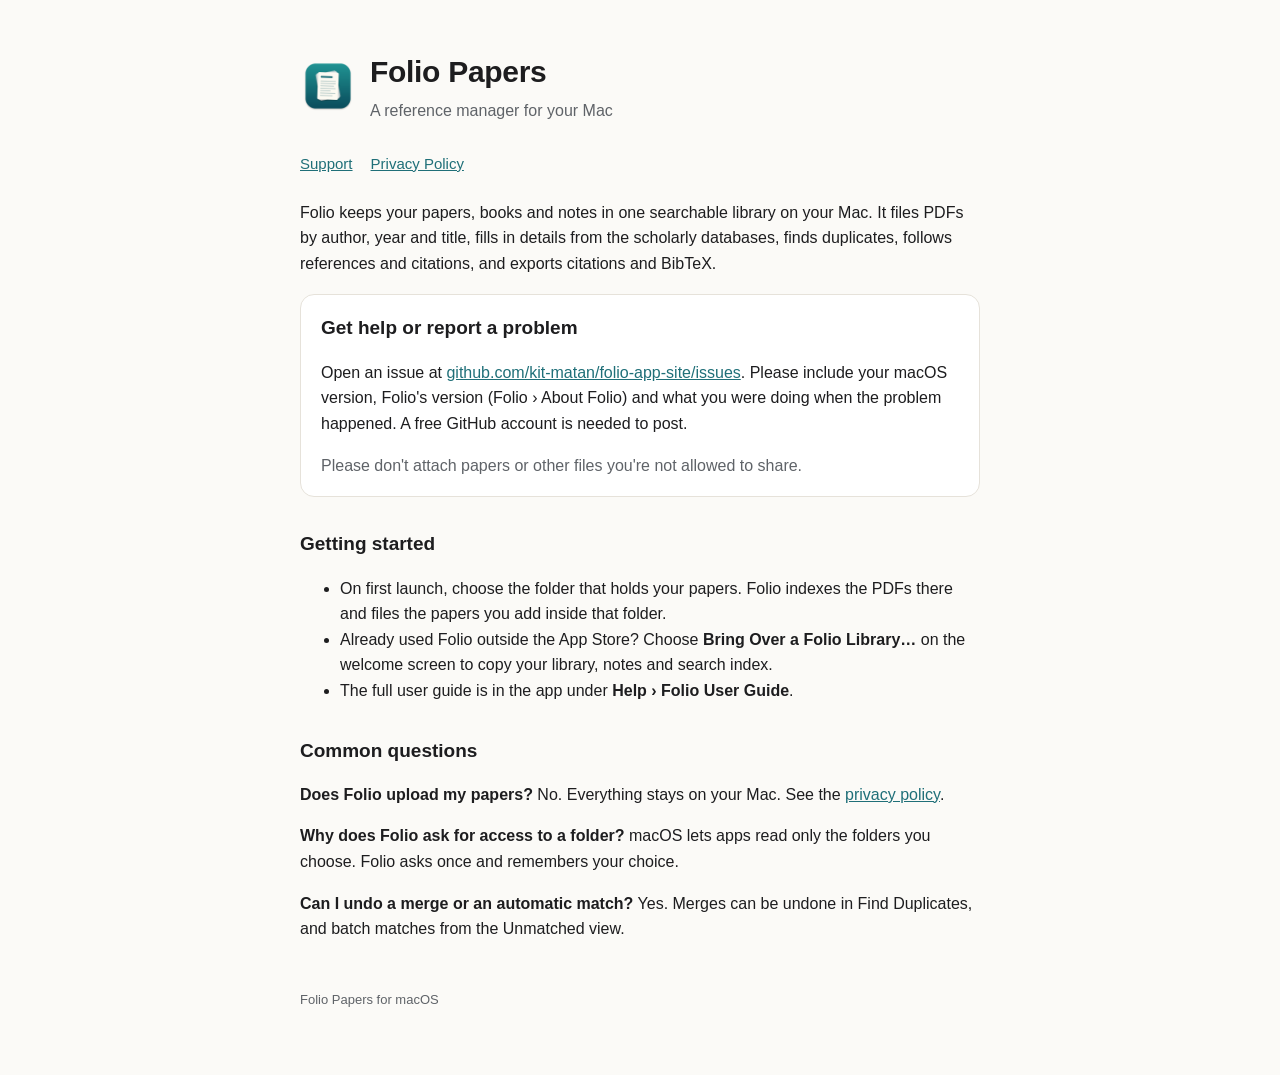
==== index.html @ 41f8e7f5 "Support page and privacy policy for Folio Papers Co-Authored-By: Claude Opus 5.5 <noreply@anthropic." ====
<!doctype html>
<html lang="en"><head><meta charset="utf-8"><meta name="viewport" content="width=device-width, initial-scale=1">
<title>Folio Papers – Support</title><link rel="stylesheet" href="style.css"><link rel="icon" href="icon.png"></head>
<body><main>
<header><img src="icon.png" alt=""><div><h1>Folio Papers</h1><p class="sub">A reference manager for your Mac</p></div></header>
<nav><a href="./">Support</a><a href="privacy/">Privacy Policy</a></nav>

<p>Folio keeps your papers, books and notes in one searchable library on your Mac. It files PDFs by author, year and title, fills in details from the scholarly databases, finds duplicates, follows references and citations, and exports citations and BibTeX.</p>

<div class="card">
<h2 style="margin-top:0">Get help or report a problem</h2>
<p>Open an issue at <a href="https://github.com/kit-matan/folio-app-site/issues">github.com/kit-matan/folio-app-site/issues</a>. Please include your macOS version, Folio's version (Folio › About Folio) and what you were doing when the problem happened. A free GitHub account is needed to post.</p>
<p class="muted" style="margin-bottom:0">Please don't attach papers or other files you're not allowed to share.</p>
</div>

<h2>Getting started</h2>
<ul>
<li>On first launch, choose the folder that holds your papers. Folio indexes the PDFs there and files the papers you add inside that folder.</li>
<li>Already used Folio outside the App Store? Choose <b>Bring Over a Folio Library…</b> on the welcome screen to copy your library, notes and search index.</li>
<li>The full user guide is in the app under <b>Help › Folio User Guide</b>.</li>
</ul>

<h2>Common questions</h2>
<p><b>Does Folio upload my papers?</b> No. Everything stays on your Mac. See the <a href="privacy/">privacy policy</a>.</p>
<p><b>Why does Folio ask for access to a folder?</b> macOS lets apps read only the folders you choose. Folio asks once and remembers your choice.</p>
<p><b>Can I undo a merge or an automatic match?</b> Yes. Merges can be undone in Find Duplicates, and batch matches from the Unmatched view.</p>

<footer>Folio Papers for macOS</footer>
</main></body></html>
---- style.css ----
:root { --bg:#fbfaf7; --fg:#1d1d1f; --muted:#5f6368; --accent:#1f6f78; --card:#ffffff; --line:#e6e2da; }
@media (prefers-color-scheme: dark) { :root { --bg:#161718; --fg:#ececec; --muted:#a3a7ad; --accent:#5fb3bb; --card:#1f2123; --line:#2e3134; } }
* { box-sizing: border-box; }
body { margin:0; background:var(--bg); color:var(--fg); font:16px/1.6 -apple-system, BlinkMacSystemFont, "Helvetica Neue", Arial, sans-serif; }
main { max-width: 720px; margin: 0 auto; padding: 48px 20px 64px; }
header { display:flex; align-items:center; gap:14px; margin-bottom: 28px; }
header img { width:56px; height:56px; border-radius:12px; }
h1 { font-size: 30px; margin: 0; letter-spacing: -0.01em; }
.sub { color: var(--muted); margin: 2px 0 0; }
h2 { font-size: 19px; margin: 32px 0 8px; }
p, li { color: var(--fg); }
a { color: var(--accent); }
.card { background: var(--card); border: 1px solid var(--line); border-radius: 14px; padding: 18px 20px; margin: 18px 0; }
nav { display:flex; gap:18px; margin: 4px 0 24px; font-size: 15px; }
footer { margin-top: 48px; color: var(--muted); font-size: 13px; }
.muted { color: var(--muted); }
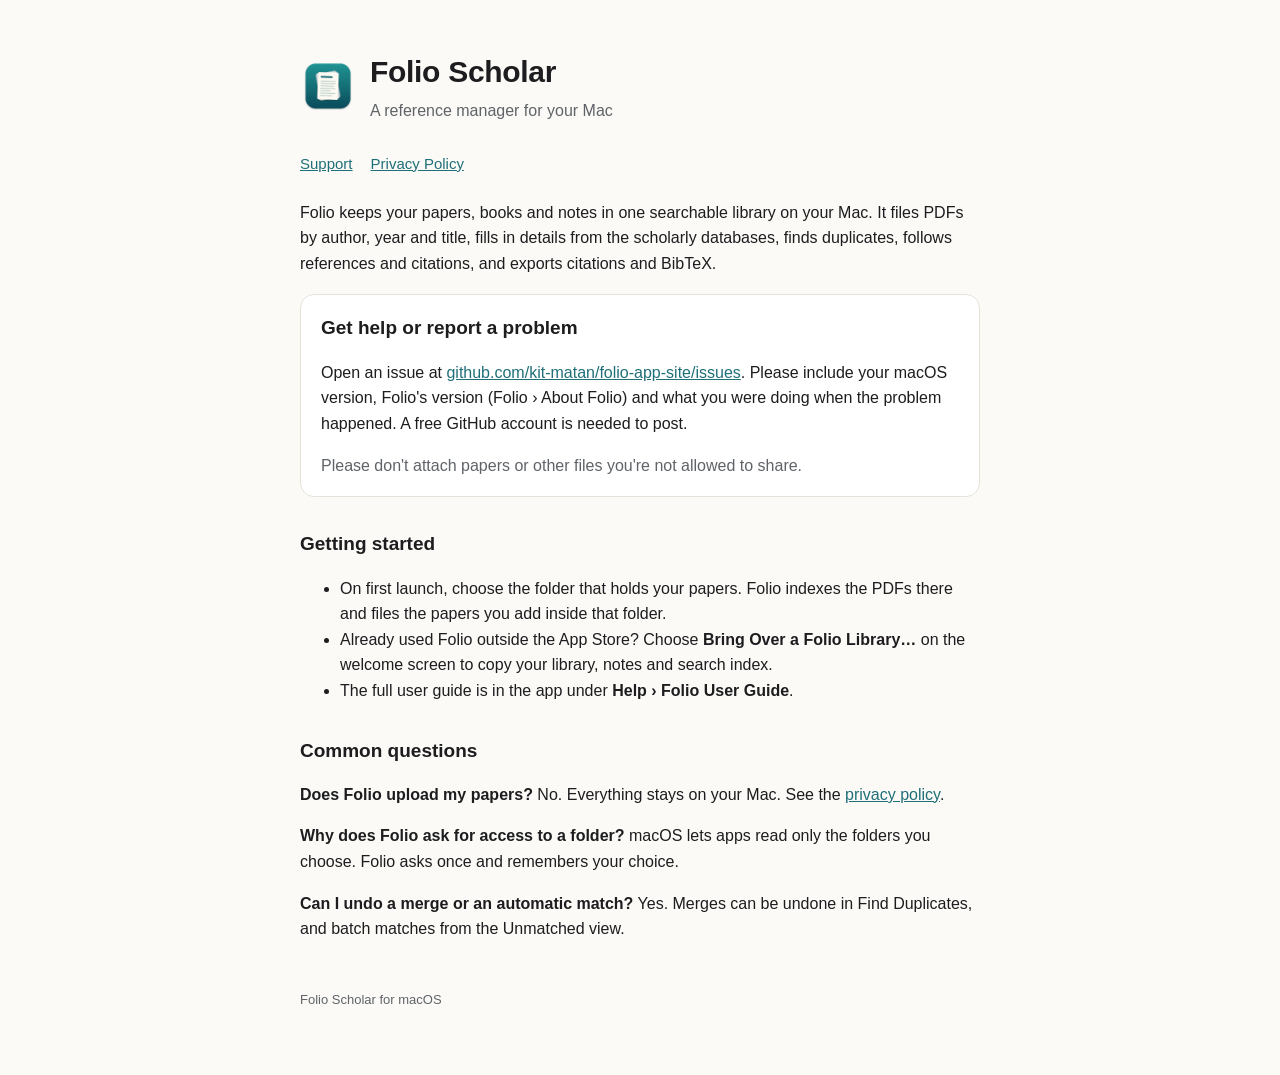
==== commit 2257f0ca: "Rename to Folio Scholar Co-Authored-By: Claude Opus 5.5 <noreply@anthropic.com>" ====
--- a/index.html
+++ b/index.html
@@ -1,8 +1,8 @@
 <!doctype html>
 <html lang="en"><head><meta charset="utf-8"><meta name="viewport" content="width=device-width, initial-scale=1">
-<title>Folio Papers – Support</title><link rel="stylesheet" href="style.css"><link rel="icon" href="icon.png"></head>
+<title>Folio Scholar – Support</title><link rel="stylesheet" href="style.css"><link rel="icon" href="icon.png"></head>
 <body><main>
-<header><img src="icon.png" alt=""><div><h1>Folio Papers</h1><p class="sub">A reference manager for your Mac</p></div></header>
+<header><img src="icon.png" alt=""><div><h1>Folio Scholar</h1><p class="sub">A reference manager for your Mac</p></div></header>
 <nav><a href="./">Support</a><a href="privacy/">Privacy Policy</a></nav>
 
 <p>Folio keeps your papers, books and notes in one searchable library on your Mac. It files PDFs by author, year and title, fills in details from the scholarly databases, finds duplicates, follows references and citations, and exports citations and BibTeX.</p>
@@ -25,5 +25,5 @@
 <p><b>Why does Folio ask for access to a folder?</b> macOS lets apps read only the folders you choose. Folio asks once and remembers your choice.</p>
 <p><b>Can I undo a merge or an automatic match?</b> Yes. Merges can be undone in Find Duplicates, and batch matches from the Unmatched view.</p>
 
-<footer>Folio Papers for macOS</footer>
+<footer>Folio Scholar for macOS</footer>
 </main></body></html>
